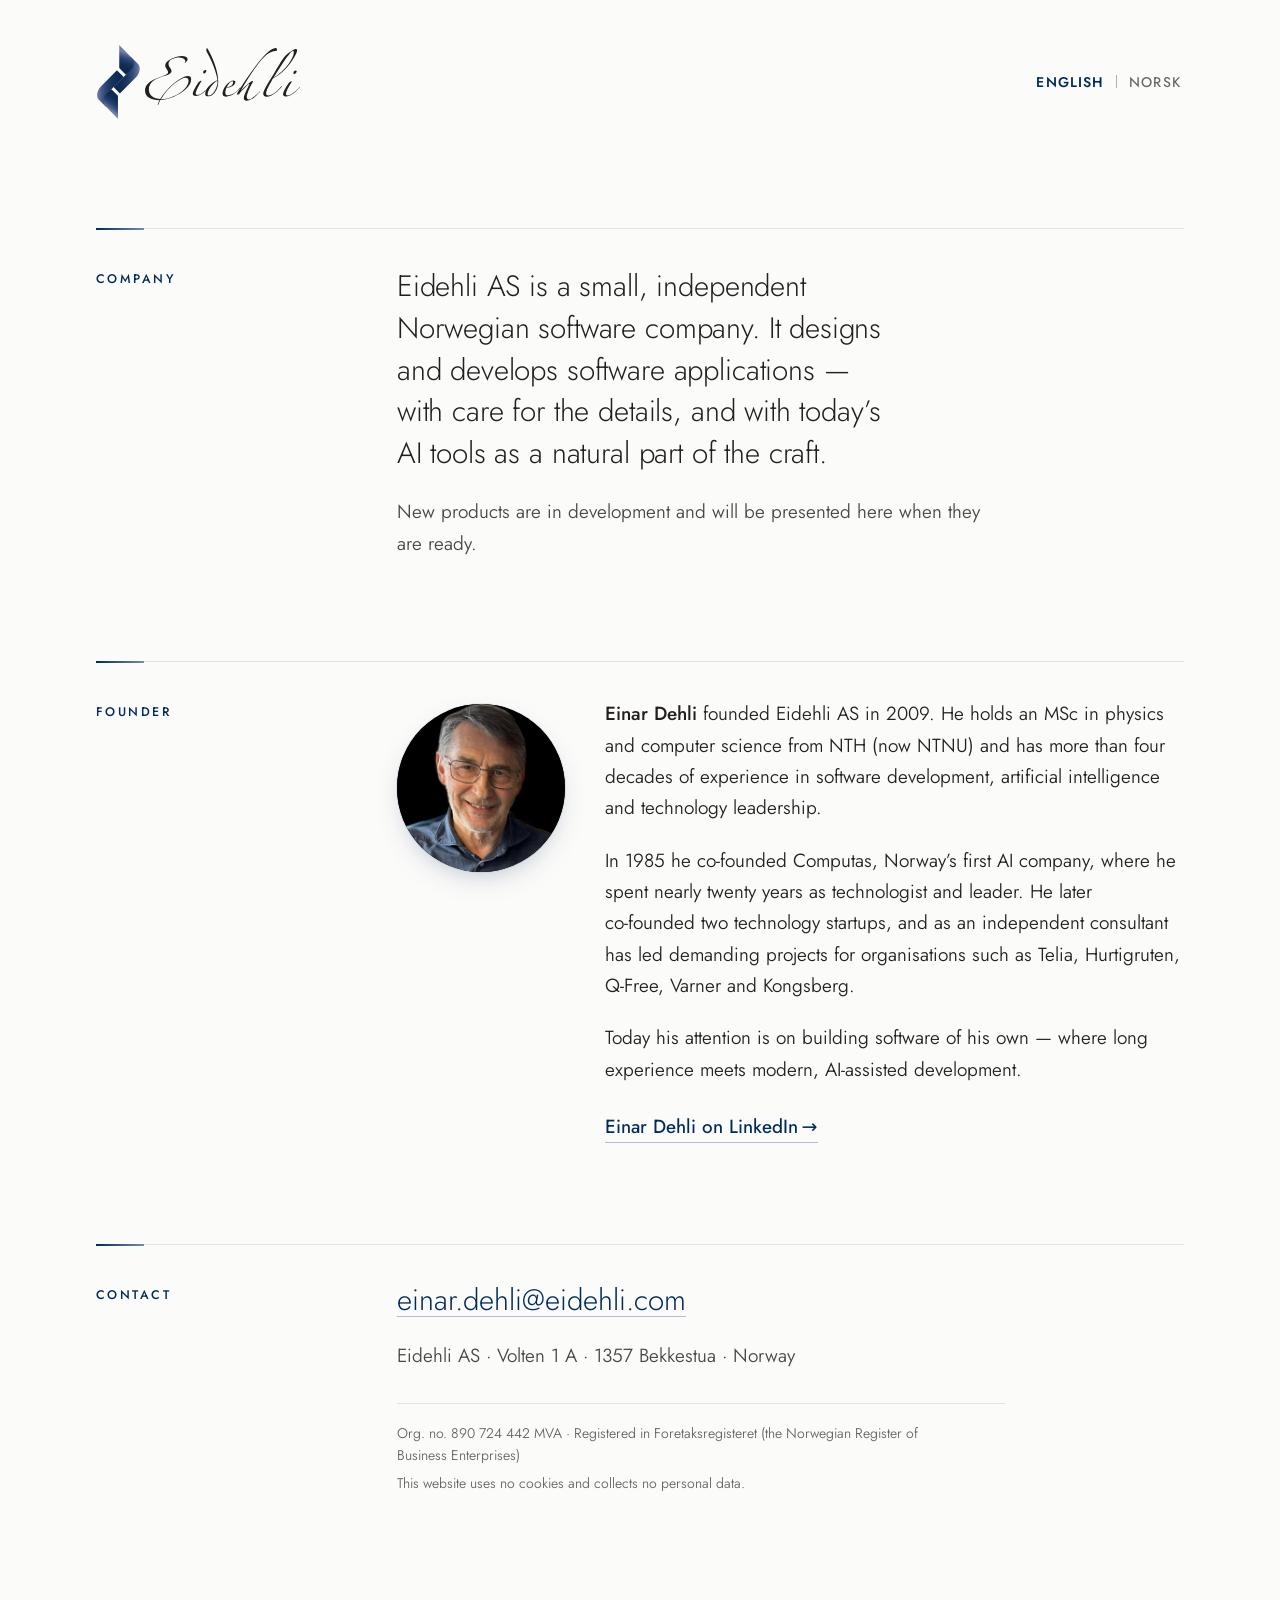
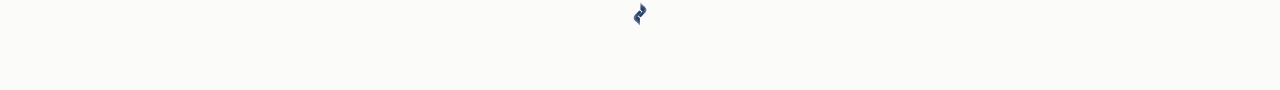
==== site/index.html @ aeb5ea88 "Build design draft v1 of the site (EN + NO) - One-page layout with Company, Founder and Contact sect" ====
<!doctype html>
<html lang="en">
<head>
  <meta charset="utf-8">
  <meta name="viewport" content="width=device-width, initial-scale=1">
  <title>Eidehli AS — Software development</title>
  <meta name="description" content="Eidehli AS is an independent Norwegian software company developing software applications.">
  <meta name="theme-color" content="#FBFBF9">
  <script>
    (function () {
      try {
        var r = document.referrer;
        if (r && new URL(r).host === location.host) return;
        var l = (navigator.languages && navigator.languages[0]) || navigator.language || "";
        if (/^(nb|nn|no)\b/i.test(l)) location.replace("no/" + location.hash);
      } catch (e) {}
    })();
  </script>
  <link rel="alternate" hreflang="en" href="./">
  <link rel="alternate" hreflang="nb" href="no/">
  <link rel="alternate" hreflang="x-default" href="./">
  <link rel="icon" href="favicon.svg" type="image/svg+xml">
  <link rel="icon" href="favicon-32.png" sizes="32x32" type="image/png">
  <link rel="apple-touch-icon" href="apple-touch-icon.png">
  <link rel="preload" href="assets/fonts/jost-latin-wght.woff2" as="font" type="font/woff2" crossorigin>
  <link rel="stylesheet" href="assets/css/site.css">
  <meta property="og:type" content="website">
  <meta property="og:site_name" content="Eidehli AS">
  <meta property="og:title" content="Eidehli AS — Software development">
  <meta property="og:description" content="Eidehli AS is an independent Norwegian software company developing software applications.">
  <meta property="og:locale" content="en_GB">
  <script type="application/ld+json">
    {
      "@context": "https://schema.org",
      "@type": "Organization",
      "name": "Eidehli AS",
      "legalName": "Eidehli AS",
      "taxID": "890724442",
      "vatID": "NO890724442MVA",
      "foundingDate": "2009",
      "email": "einar.dehli@eidehli.com",
      "address": {
        "@type": "PostalAddress",
        "streetAddress": "Volten 1 A",
        "postalCode": "1357",
        "addressLocality": "Bekkestua",
        "addressCountry": "NO"
      },
      "founder": {
        "@type": "Person",
        "name": "Einar Dehli",
        "sameAs": "https://www.linkedin.com/in/eidehli/"
      },
      "description": "Eidehli AS is an independent Norwegian software company developing software applications."
    }
  </script>
</head>
<body>
  <a class="skip-link" href="#main">Skip to content</a>

  <header class="site-header">
    <div class="wrap">
      <a class="brand" href="./" aria-current="page"><img src="assets/logo/eidehli-logo-horizontal.svg" width="205" height="76" alt="Eidehli AS"></a>
      <nav aria-label="Language">
        <ul class="lang">
          <li><a href="./" hreflang="en" lang="en" aria-current="page">English</a></li>
          <li><a href="no/" hreflang="nb" lang="nb">Norsk</a></li>
        </ul>
      </nav>
    </div>
  </header>

  <main id="main" class="wrap">
    <h1 class="visually-hidden">Eidehli AS — Software development</h1>

    <section class="section intro" id="company" aria-labelledby="h-company">
      <h2 class="section-label" id="h-company">Company</h2>
      <div class="section-body">
        <p class="lead">Eidehli AS is a small, independent Norwegian software company. It designs and develops software applications — with care for the details, and with today’s AI tools as a natural part of the craft.</p>
        <p class="note">New products are in development and will be presented here when they are ready.</p>
      </div>
    </section>

    <section class="section" id="founder" aria-labelledby="h-founder">
      <h2 class="section-label" id="h-founder">Founder</h2>
      <div class="founder">
        <figure class="portrait">
          <picture>
            <source type="image/webp" srcset="assets/img/einar-dehli-360.webp 360w, assets/img/einar-dehli-720.webp 720w" sizes="(max-width: 30rem) 8.5rem, 10.5rem">
            <img src="assets/img/einar-dehli-360.jpg" srcset="assets/img/einar-dehli-360.jpg 360w, assets/img/einar-dehli-720.jpg 720w" sizes="(max-width: 30rem) 8.5rem, 10.5rem" width="360" height="360" alt="Portrait of Einar Dehli" loading="lazy" decoding="async">
          </picture>
        </figure>
        <div class="section-body">
            <p><strong>Einar Dehli</strong> founded Eidehli AS in 2009. He holds an MSc in physics and computer science from NTH (now NTNU) and has more than four decades of experience in software development, artificial intelligence and technology leadership.</p>
            <p>In 1985 he <span class="nw">co-founded</span> Computas, Norway’s first AI company, where he spent nearly twenty years as technologist and leader. He later <span class="nw">co-founded</span> two technology startups, and as an independent consultant has led demanding projects for organisations such as Telia, Hurtigruten, <span class="nw">Q-Free</span>, Varner and Kongsberg.</p>
            <p>Today his attention is on building software of his own — where long experience meets modern, <span class="nw">AI-assisted</span> development.</p>
          <p class="more"><a href="https://www.linkedin.com/in/eidehli/" rel="noopener me" target="_blank">Einar Dehli on LinkedIn<span class="arrow" aria-hidden="true">→</span></a></p>
        </div>
      </div>
    </section>

    <section class="section" id="contact" aria-labelledby="h-contact">
      <h2 class="section-label" id="h-contact">Contact</h2>
      <div class="section-body">
        <p class="email"><a href="mailto:einar.dehli@eidehli.com" aria-label="Email: einar.dehli@eidehli.com">einar.dehli@eidehli.com</a></p>
        <address>Eidehli AS · Volten 1 A · 1357 Bekkestua · Norway</address>
        <div class="legal">
          <p>Org. no. 890 724 442 MVA · Registered in Foretaksregisteret (the Norwegian Register of Business Enterprises)</p>
          <p>This website uses no cookies and collects no personal data.</p>
        </div>
      </div>
    </section>
  </main>

  <footer class="site-footer">
    <div class="wrap"><img src="assets/logo/eidehli-symbol.svg" width="14" height="23" alt=""></div>
  </footer>
</body>
</html>
---- site/assets/css/site.css ----
/* Eidehli AS — site styles
   Brand: 2009 profile manual. Body type: Jost (OFL), a free substitute for Futura.
   No build step: edit this file directly. */

@font-face {
  font-family: "Jost";
  src: url("../fonts/jost-latin-wght.woff2") format("woff2-variations"),
       url("../fonts/jost-latin-wght.woff2") format("woff2");
  font-weight: 100 900;
  font-style: normal;
  font-display: swap;
}

:root {
  color-scheme: light;

  /* Brand colours (profile manual) */
  --navy: #002B5C;
  --blue: #788BAF;
  --ink: #231F20;
  --grey-1: #464547;
  --grey-2: #636466;
  --grey-3: #939598;
  --grey-4: #ADAFB2;

  /* Surfaces */
  --paper: #FBFBF9;
  --hairline: #E3E4E6;
  --tint: #F1F3F7;

  /* Type */
  --font: "Jost", "Futura", "Century Gothic", "Avenir Next", system-ui, sans-serif;
  --step--1: 0.875rem;
  --step-0: clamp(1.0625rem, 1rem + 0.25vw, 1.1875rem);
  --step-1: clamp(1.375rem, 1.2rem + 0.8vw, 1.875rem);

  /* Layout */
  --measure: 38rem;
  --page: 68rem;
  --gutter: clamp(1rem, 4vw, 3rem);
  --section-gap: clamp(3.5rem, 8vw, 6.5rem);
}

*, *::before, *::after { box-sizing: border-box; }

html {
  -webkit-text-size-adjust: 100%;
  text-size-adjust: 100%;
  scroll-behavior: smooth;
}
@media (prefers-reduced-motion: reduce) { html { scroll-behavior: auto; } }

body {
  margin: 0;
  background: var(--paper);
  color: var(--ink);
  font-family: var(--font);
  font-size: var(--step-0);
  font-weight: 350;
  line-height: 1.65;
  font-kerning: normal;
  font-optical-sizing: auto;
  -webkit-font-smoothing: antialiased;
  -moz-osx-font-smoothing: grayscale;
  text-rendering: optimizeLegibility;
}

::selection { background: rgba(120, 139, 175, 0.28); }

img { display: block; max-width: 100%; height: auto; }

p { margin: 0 0 1.1em; text-wrap: pretty; hanging-punctuation: first; }
p:last-child { margin-bottom: 0; }
strong { font-weight: 500; }

a {
  color: var(--navy);
  text-decoration-line: underline;
  text-decoration-color: rgba(120, 139, 175, 0.55);
  text-decoration-thickness: 1px;
  text-underline-offset: 0.22em;
  transition: text-decoration-color 0.2s ease, color 0.2s ease;
}
a:hover { text-decoration-color: var(--navy); }
a:focus-visible {
  outline: 2px solid var(--navy);
  outline-offset: 3px;
  border-radius: 2px;
}

.skip-link {
  position: absolute;
  left: var(--gutter);
  top: -3rem;
  padding: 0.5rem 0.9rem;
  background: var(--navy);
  color: #fff;
  font-size: var(--step--1);
  text-decoration: none;
  z-index: 10;
}
.skip-link:focus { top: 0.75rem; }

.wrap {
  width: 100%;
  max-width: calc(var(--page) + 2 * var(--gutter));
  margin: 0 auto;
  padding: 0 var(--gutter);
}

/* ---------- Header ---------- */

.site-header .wrap {
  display: flex;
  align-items: center;
  justify-content: space-between;
  gap: 1.5rem;
  padding-top: clamp(1.5rem, 4vw, 2.75rem);
  padding-bottom: clamp(1.5rem, 4vw, 2.75rem);
}

.brand { display: inline-block; line-height: 0; }
.brand img { width: clamp(150px, 22vw, 205px); height: auto; }

.lang {
  display: flex;
  gap: 0.15rem;
  margin: 0;
  padding: 0;
  list-style: none;
  font-size: var(--step--1);
  font-weight: 450;
  letter-spacing: 0.08em;
  text-transform: uppercase;
}
.lang li + li::before {
  content: "";
  display: inline-block;
  width: 1px;
  height: 0.9em;
  margin: 0 0.55rem 0 0.4rem;
  background: var(--grey-4);
  vertical-align: -0.1em;
}
.lang a { color: var(--grey-2); text-decoration: none; padding: 0.35rem 0.2rem; }
.lang a:hover { color: var(--navy); }
.lang a[aria-current="page"] { color: var(--navy); font-weight: 550; }

/* ---------- Sections ---------- */

main.wrap { padding-bottom: var(--section-gap); }

.nw { white-space: nowrap; }

.section {
  display: grid;
  grid-template-columns: minmax(9rem, 14rem) minmax(0, 1fr);
  column-gap: clamp(2rem, 6vw, 5rem);
  padding-top: clamp(1.75rem, 3vw, 2.25rem);
  margin-top: var(--section-gap);
  border-top: 1px solid var(--hairline);
  position: relative;
}
/* Short brand-gradient accent sitting on the hairline */
.section::before {
  content: "";
  position: absolute;
  top: -1px;
  left: 0;
  width: 3rem;
  height: 2px;
  background: linear-gradient(90deg, var(--navy), var(--blue));
}

.section-label {
  margin: 0.35rem 0 1.5rem;
  font-size: 0.78rem;
  font-weight: 500;
  letter-spacing: 0.2em;
  text-transform: uppercase;
  color: var(--navy);
  line-height: 1.4;
}

.section-body { max-width: var(--measure); }

/* Company: the opening statement */
.intro { margin-top: clamp(1.5rem, 5vw, 4rem); }
.lead {
  font-size: var(--step-1);
  font-weight: 300;
  line-height: 1.42;
  letter-spacing: -0.005em;
  color: var(--ink);
  margin-bottom: 1.4rem;
  text-wrap: balance;
}
.note { color: var(--grey-1); }

/* Founder */
.founder {
  display: grid;
  grid-template-columns: clamp(7.5rem, 14vw, 10.5rem) minmax(0, 1fr);
  gap: clamp(1.25rem, 3.5vw, 2.5rem);
  align-items: start;
  max-width: calc(var(--measure) + 13rem);
}
.portrait {
  margin: 0.35rem 0 0;
  border-radius: 50%;
  overflow: hidden;
  aspect-ratio: 1;
  background: #111;
  box-shadow: 0 0 0 1px rgba(0, 43, 92, 0.08), 0 10px 30px -12px rgba(0, 43, 92, 0.35);
}
.portrait img { width: 100%; height: 100%; object-fit: cover; }

.more {
  margin-top: 1.6rem;
  font-weight: 450;
}
.more a { text-decoration: none; border-bottom: 1px solid rgba(120, 139, 175, 0.55); padding-bottom: 0.1em; }
.more a:hover { border-bottom-color: var(--navy); }
.more .arrow { display: inline-block; transition: transform 0.2s ease; margin-left: 0.2em; }
.more a:hover .arrow { transform: translateX(3px); }
@media (prefers-reduced-motion: reduce) { .more .arrow { transition: none; } }

/* Contact */
.email {
  font-size: var(--step-1);
  font-weight: 300;
  line-height: 1.3;
  margin-bottom: 1.25rem;
  overflow-wrap: anywhere;
}
address { font-style: normal; color: var(--grey-1); }
.legal {
  margin-top: 2rem;
  padding-top: 1.1rem;
  border-top: 1px solid var(--hairline);
  font-size: var(--step--1);
  color: var(--grey-2);
  line-height: 1.6;
}
.legal p { margin-bottom: 0.35rem; }

/* ---------- Footer ---------- */

.site-footer {
  padding: 0 0 clamp(2.5rem, 6vw, 4rem);
}
.site-footer .wrap { display: flex; justify-content: center; }
.site-footer img { width: 14px; height: auto; opacity: 0.9; }

/* ---------- Small screens ---------- */

@media (max-width: 46rem) {
  .section { grid-template-columns: minmax(0, 1fr); }
  .section-label { margin-bottom: 1.25rem; }
}
@media (max-width: 30rem) {
  .founder { grid-template-columns: minmax(0, 1fr); }
  .portrait { width: 8.5rem; margin-bottom: 0.25rem; }
}

/* ---------- Print ---------- */

@media print {
  body { background: #fff; font-size: 11pt; }
  .lang, .skip-link, .site-footer { display: none; }
  .section { break-inside: avoid; margin-top: 2rem; }
  a { text-decoration: none; }
  .more a::after { content: " (" attr(href) ")"; font-size: 9pt; color: var(--grey-2); }
}

.visually-hidden {
  position: absolute !important;
  width: 1px; height: 1px;
  padding: 0; margin: -1px;
  overflow: hidden; clip: rect(0 0 0 0);
  white-space: nowrap; border: 0;
}
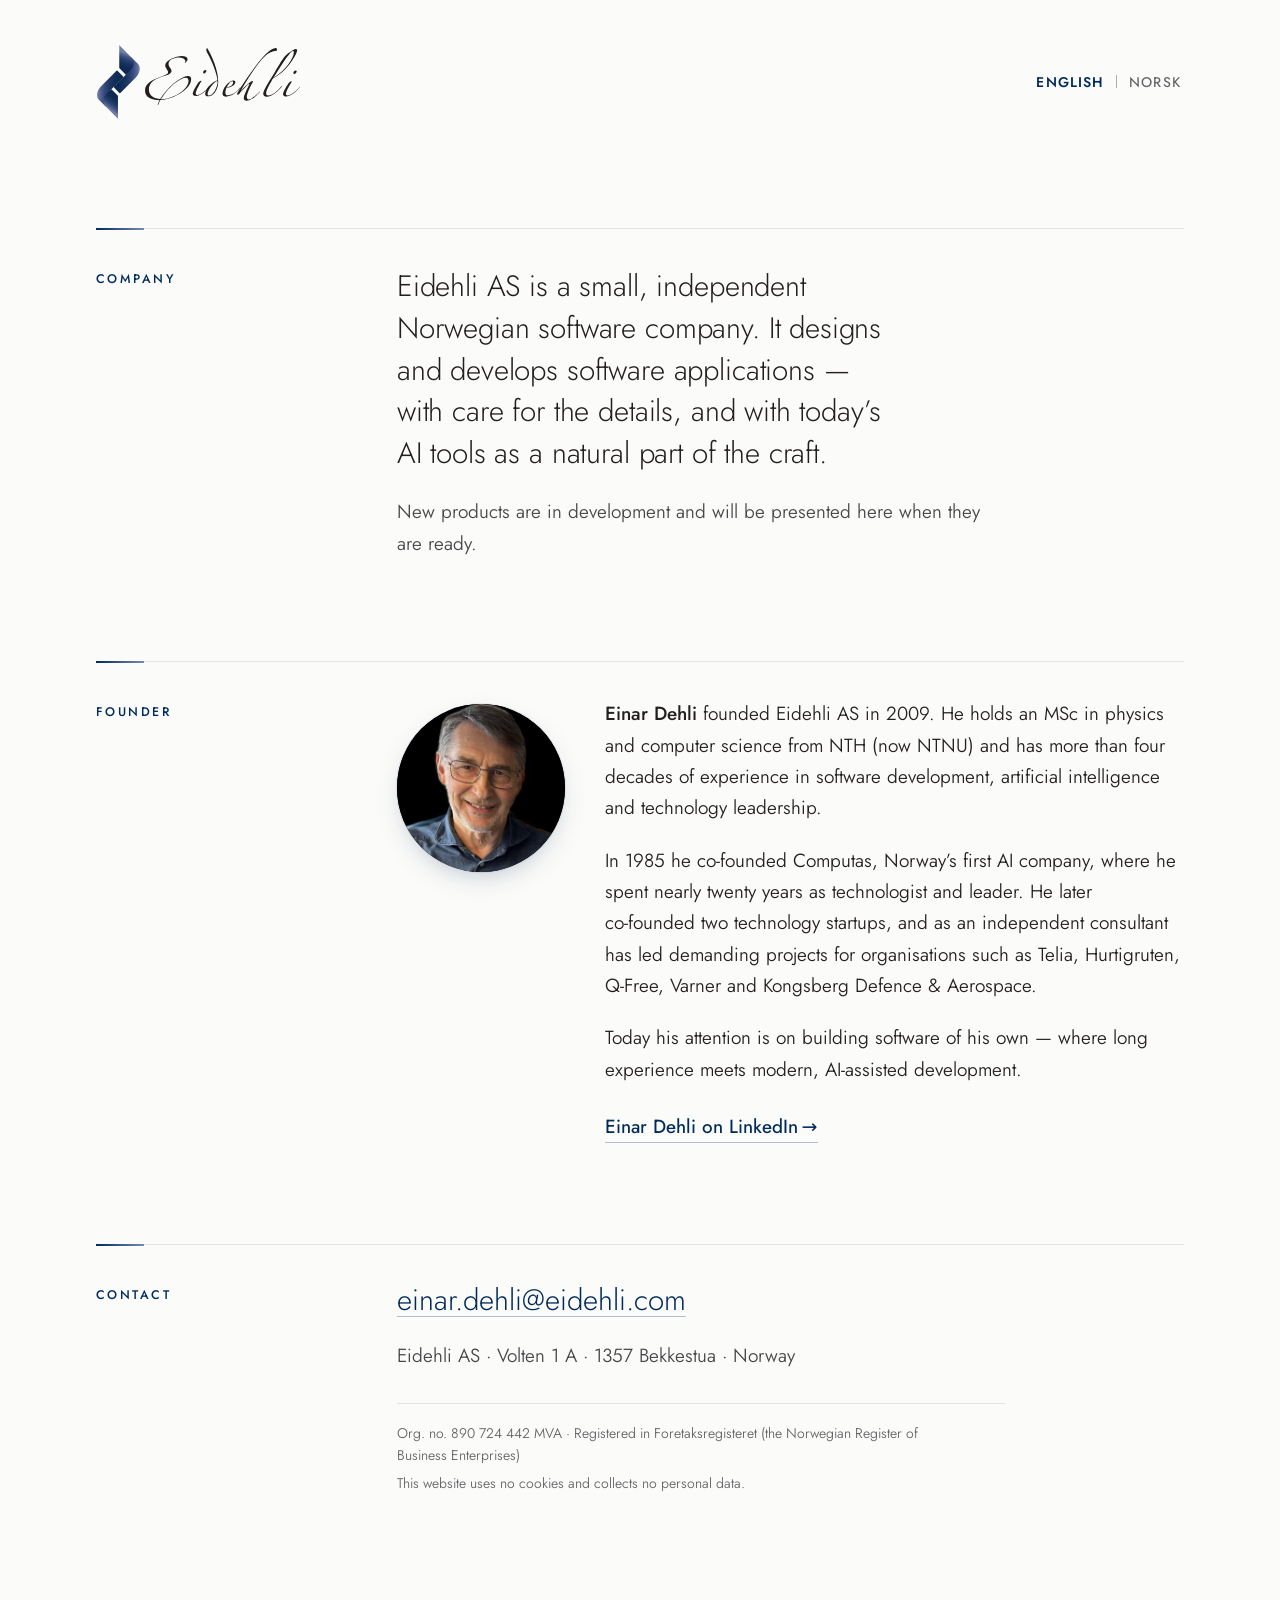
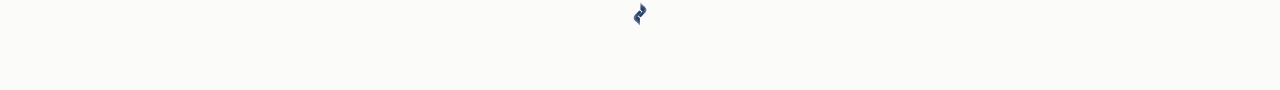
==== commit f10b2690: "Name client as Kongsberg Defence & Aerospace (EN + NO) Co-Authored-By: Claude Opus 5.5 <noreply@anth" ====
--- a/site/index.html
+++ b/site/index.html
@@ -16,9 +16,10 @@
       } catch (e) {}
     })();
   </script>
-  <link rel="alternate" hreflang="en" href="./">
-  <link rel="alternate" hreflang="nb" href="no/">
-  <link rel="alternate" hreflang="x-default" href="./">
+  <link rel="canonical" href="https://www.eidehli.com/">
+  <link rel="alternate" hreflang="en" href="https://www.eidehli.com/">
+  <link rel="alternate" hreflang="nb" href="https://www.eidehli.com/no/">
+  <link rel="alternate" hreflang="x-default" href="https://www.eidehli.com/">
   <link rel="icon" href="favicon.svg" type="image/svg+xml">
   <link rel="icon" href="favicon-32.png" sizes="32x32" type="image/png">
   <link rel="apple-touch-icon" href="apple-touch-icon.png">
@@ -29,12 +30,21 @@
   <meta property="og:title" content="Eidehli AS — Software development">
   <meta property="og:description" content="Eidehli AS is an independent Norwegian software company developing software applications.">
   <meta property="og:locale" content="en_GB">
+  <meta property="og:locale:alternate" content="nb_NO">
+  <meta property="og:url" content="https://www.eidehli.com/">
+  <meta property="og:image" content="https://www.eidehli.com/assets/img/og-image.png">
+  <meta property="og:image:width" content="1200">
+  <meta property="og:image:height" content="630">
+  <meta property="og:image:alt" content="Eidehli logo">
+  <meta name="twitter:card" content="summary_large_image">
   <script type="application/ld+json">
     {
       "@context": "https://schema.org",
       "@type": "Organization",
       "name": "Eidehli AS",
       "legalName": "Eidehli AS",
+      "url": "https://www.eidehli.com/",
+      "logo": "https://www.eidehli.com/apple-touch-icon.png",
       "taxID": "890724442",
       "vatID": "NO890724442MVA",
       "foundingDate": "2009",
@@ -92,7 +102,7 @@
         </figure>
         <div class="section-body">
             <p><strong>Einar Dehli</strong> founded Eidehli AS in 2009. He holds an MSc in physics and computer science from NTH (now NTNU) and has more than four decades of experience in software development, artificial intelligence and technology leadership.</p>
-            <p>In 1985 he <span class="nw">co-founded</span> Computas, Norway’s first AI company, where he spent nearly twenty years as technologist and leader. He later <span class="nw">co-founded</span> two technology startups, and as an independent consultant has led demanding projects for organisations such as Telia, Hurtigruten, <span class="nw">Q-Free</span>, Varner and Kongsberg.</p>
+            <p>In 1985 he <span class="nw">co-founded</span> Computas, Norway’s first AI company, where he spent nearly twenty years as technologist and leader. He later <span class="nw">co-founded</span> two technology startups, and as an independent consultant has led demanding projects for organisations such as Telia, Hurtigruten, <span class="nw">Q-Free</span>, Varner and Kongsberg Defence &amp; Aerospace.</p>
             <p>Today his attention is on building software of his own — where long experience meets modern, <span class="nw">AI-assisted</span> development.</p>
           <p class="more"><a href="https://www.linkedin.com/in/eidehli/" rel="noopener me" target="_blank">Einar Dehli on LinkedIn<span class="arrow" aria-hidden="true">→</span></a></p>
         </div>
--- a/site/assets/css/site.css
+++ b/site/assets/css/site.css
@@ -280,3 +280,6 @@
   overflow: hidden; clip: rect(0 0 0 0);
   white-space: nowrap; border: 0;
 }
+
+/* ---------- 404 page ---------- */
+.notfound-no { margin-top: 2.75rem; padding-top: 2rem; border-top: 1px solid var(--hairline); }
